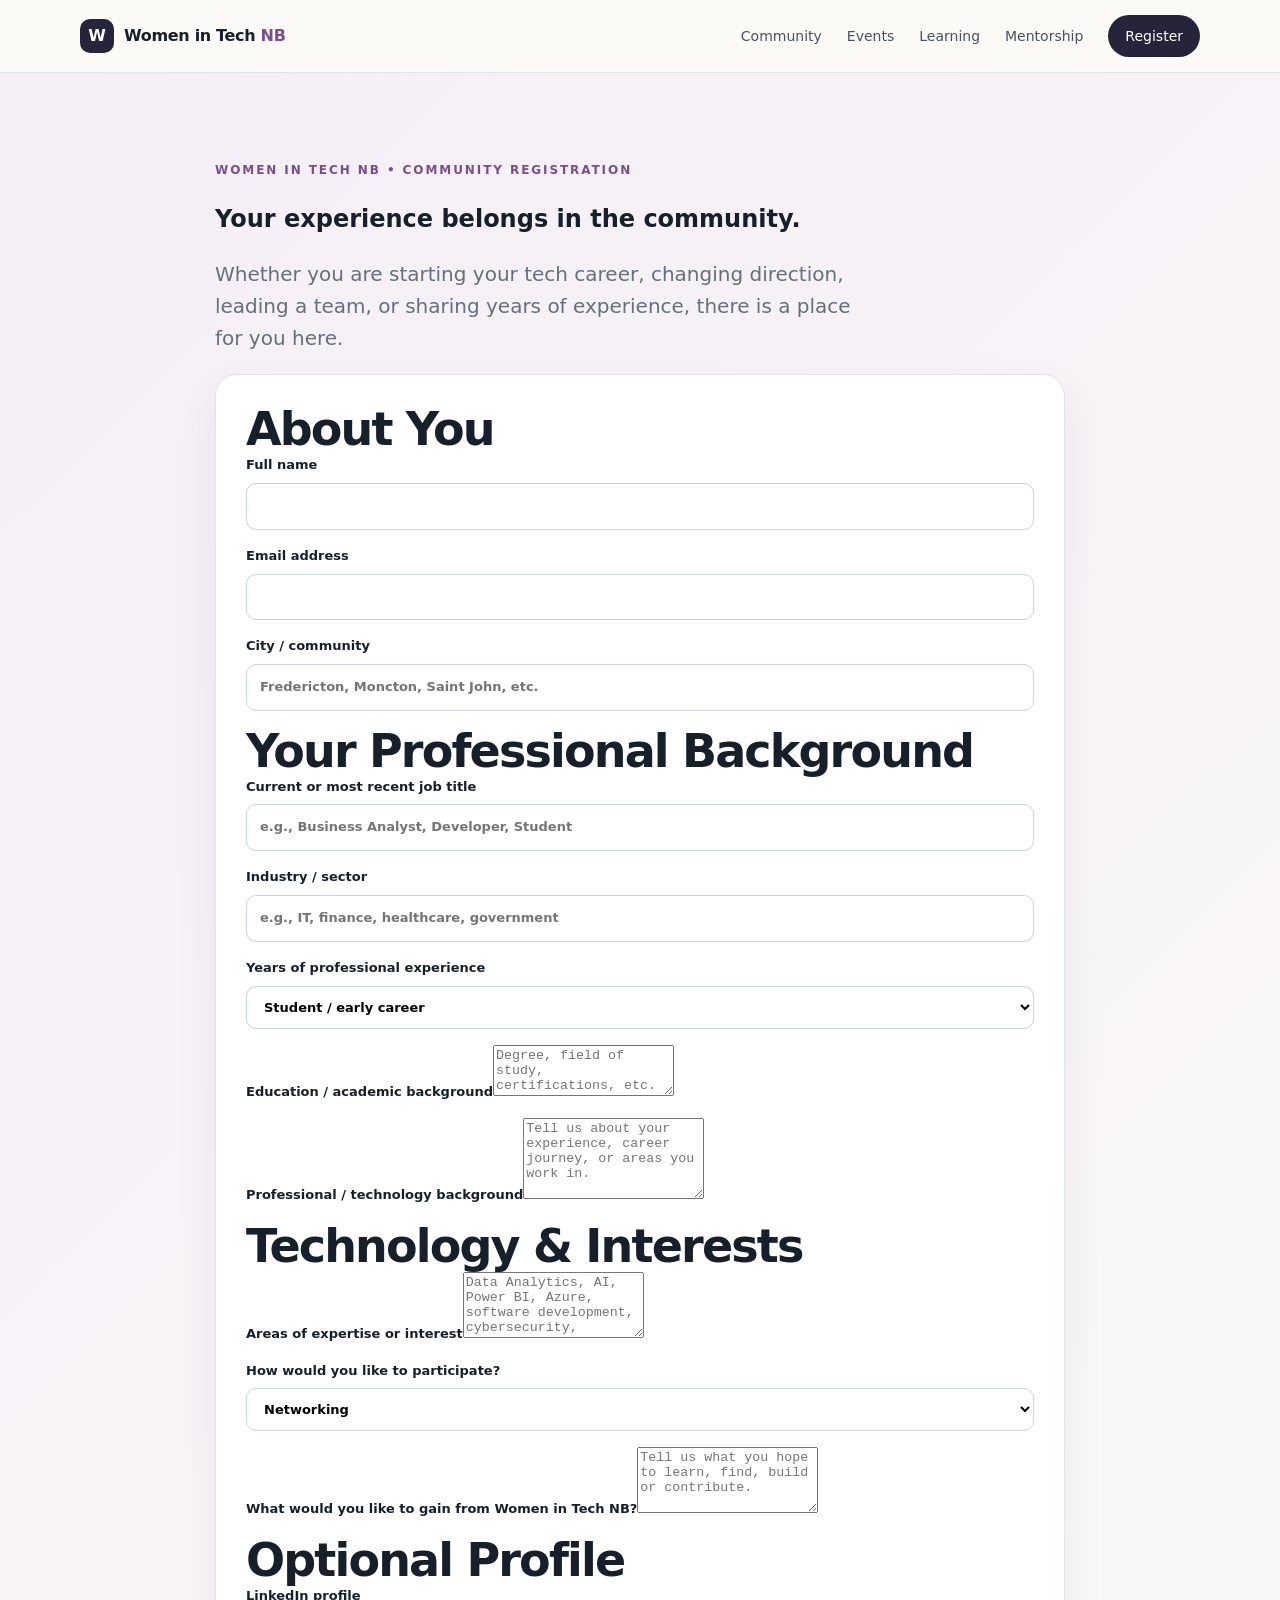
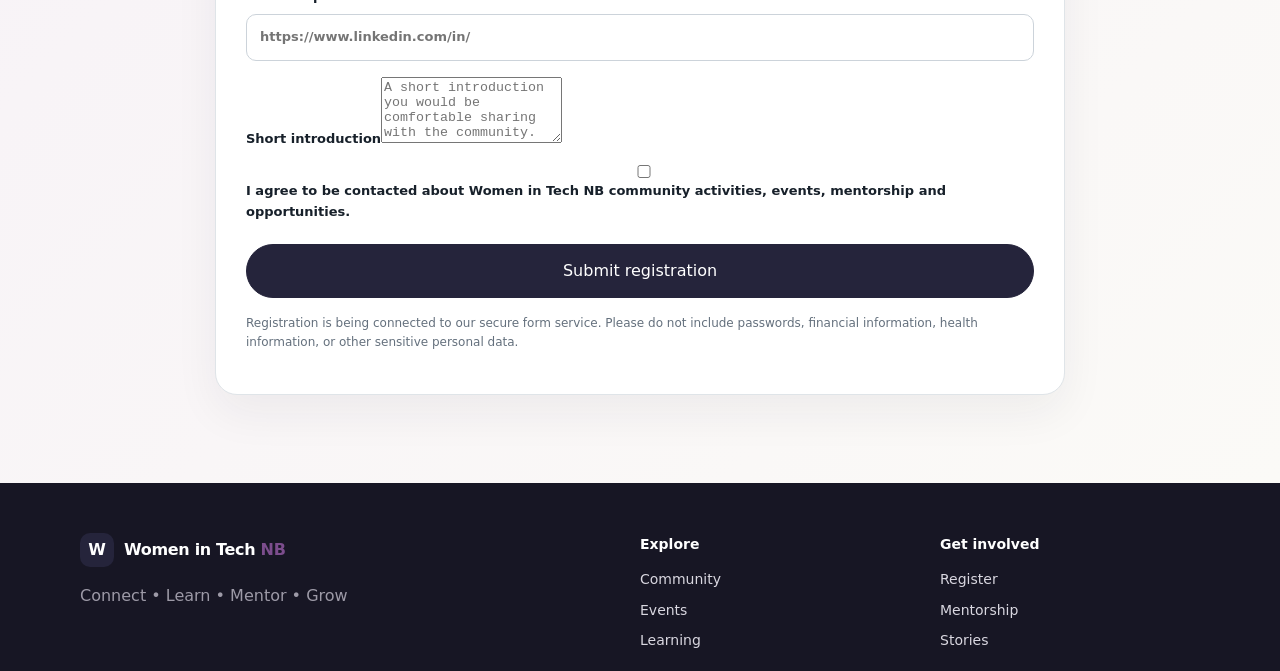
==== registration.html @ 19f1acee "Add Women in Tech NB community registration page" ====
<!doctype html>
<html lang="en">
<head>
<meta charset="utf-8"><meta name="viewport" content="width=device-width,initial-scale=1">
<meta name="description" content="Join Women in Tech NB — community registration.">
<title>Register | Women in Tech NB</title>
<link rel="stylesheet" href="styles.css">
</head>
<body>
<header class="site-header"><div class="container nav-wrap">
<a class="brand" href="index.html"><span class="brand-mark">W</span><span>Women in Tech <strong>NB</strong></span></a>
<nav><a href="index.html#community">Community</a><a href="index.html#events">Events</a><a href="index.html#learning">Learning</a><a href="index.html#mentorship">Mentorship</a><a class="nav-cta" href="registration.html">Register</a></nav>
</div></header>
<main>
<section class="section join"><div class="container narrow">
<p class="eyebrow">WOMEN IN TECH NB • COMMUNITY REGISTRATION</p>
<h1>Your experience belongs in the community.</h1>
<p class="hero-copy">Whether you are starting your tech career, changing direction, leading a team, or sharing years of experience, there is a place for you here.</p>
<form class="form-card registration-form" action="https://formspree.io/f/YOUR_FORM_ID" method="POST">
<h2>About You</h2>
<label>Full name<input name="full_name" required></label>
<label>Email address<input name="email" type="email" required></label>
<label>City / community<input name="city" placeholder="Fredericton, Moncton, Saint John, etc." required></label>
<h2>Your Professional Background</h2>
<label>Current or most recent job title<input name="job_title" placeholder="e.g., Business Analyst, Developer, Student"></label>
<label>Industry / sector<input name="industry" placeholder="e.g., IT, finance, healthcare, government"></label>
<label>Years of professional experience<select name="experience"><option>Student / early career</option><option>0–2 years</option><option>3–5 years</option><option>6–10 years</option><option>11–15 years</option><option>16+ years</option></select></label>
<label>Education / academic background<textarea name="education" rows="3" placeholder="Degree, field of study, certifications, etc."></textarea></label>
<label>Professional / technology background<textarea name="background" rows="5" placeholder="Tell us about your experience, career journey, or areas you work in."></textarea></label>
<h2>Technology & Interests</h2>
<label>Areas of expertise or interest<textarea name="tech_interests" rows="4" placeholder="Data Analytics, AI, Power BI, Azure, software development, cybersecurity, business analysis, project management, etc."></textarea></label>
<label>How would you like to participate?<select name="participation"><option>Networking</option><option>Learning & workshops</option><option>I want a mentor</option><option>I want to mentor others</option><option>Speaking / sharing knowledge</option><option>Volunteering</option><option>Jobs & career opportunities</option><option>Multiple areas</option></select></label>
<label>What would you like to gain from Women in Tech NB?<textarea name="goals" rows="4" placeholder="Tell us what you hope to learn, find, build or contribute."></textarea></label>
<h2>Optional Profile</h2>
<label>LinkedIn profile<input name="linkedin" type="url" placeholder="https://www.linkedin.com/in/"></label>
<label>Short introduction<textarea name="bio" rows="4" placeholder="A short introduction you would be comfortable sharing with the community."></textarea></label>
<label class="check"><input type="checkbox" name="community_consent" value="Yes" required> I agree to be contacted about Women in Tech NB community activities, events, mentorship and opportunities.</label>
<input type="hidden" name="_subject" value="New Women in Tech NB registration">
<button class="button primary" type="submit">Submit registration</button>
<p class="note">Registration is being connected to our secure form service. Please do not include passwords, financial information, health information, or other sensitive personal data.</p>
</form>
</div></section>
</main>
<footer><div class="container footer-grid"><div><a class="brand" href="index.html"><span class="brand-mark">W</span><span>Women in Tech <strong>NB</strong></span></a><p>Connect • Learn • Mentor • Grow</p></div><div><b>Explore</b><a href="index.html#community">Community</a><a href="index.html#events">Events</a><a href="index.html#learning">Learning</a></div><div><b>Get involved</b><a href="registration.html">Register</a><a href="index.html#mentorship">Mentorship</a><a href="index.html#stories">Stories</a></div></div></footer>
</body></html>
---- styles.css ----
:root{--ink:#17202a;--muted:#64707d;--cream:#fbfaf7;--paper:#fff;--soft:#f0f3f6;--line:#dfe4e8;--accent:#7c4d8d;--accent2:#d77a9a;--deep:#25243b;--max:1120px}*{box-sizing:border-box}html{scroll-behavior:smooth}body{margin:0;font-family:Inter,ui-sans-serif,system-ui,-apple-system,BlinkMacSystemFont,"Segoe UI",sans-serif;color:var(--ink);background:var(--cream);line-height:1.6}a{color:inherit;text-decoration:none}.container{width:min(calc(100% - 40px),var(--max));margin:auto}.site-header{position:sticky;top:0;z-index:10;background:rgba(251,250,247,.94);backdrop-filter:blur(12px);border-bottom:1px solid var(--line)}.nav-wrap{min-height:72px;display:flex;align-items:center;justify-content:space-between;gap:24px}.brand{display:flex;align-items:center;gap:10px;font-weight:700;letter-spacing:-.02em}.brand strong{color:var(--accent)}.brand-mark{display:grid;place-items:center;width:34px;height:34px;border-radius:10px;background:var(--deep);color:#fff;font-weight:800}nav{display:flex;align-items:center;gap:25px;font-size:14px}nav a{color:#49525d}nav a:hover,.text-link,.card a{color:var(--accent)}.nav-cta{padding:10px 17px;border-radius:999px;background:var(--deep);color:#fff!important}.menu-btn{display:none;border:0;background:none;font-size:25px}.hero{padding:90px 0 70px;background:radial-gradient(circle at 82% 20%,#eadcf0 0,transparent 34%),linear-gradient(135deg,#fbfaf7,#f5f0f7)}.hero-grid{display:grid;grid-template-columns:1.15fr .85fr;gap:70px;align-items:center}.eyebrow{font-size:12px;font-weight:800;letter-spacing:.16em;color:var(--accent);margin:0 0 13px}.hero h1{font-size:clamp(42px,6vw,76px);line-height:1.02;letter-spacing:-.055em;margin:0 0 22px}.hero h1 span{color:var(--accent)}.hero-copy{font-size:20px;color:var(--muted);max-width:650px}.actions{display:flex;gap:12px;flex-wrap:wrap;margin:30px 0}.button{display:inline-flex;align-items:center;justify-content:center;border-radius:999px;padding:13px 21px;font-weight:750;border:1px solid var(--deep);cursor:pointer;font:inherit}.primary{background:var(--deep);color:#fff}.secondary{background:transparent;color:var(--deep)}.mini-stats{display:flex;gap:30px;margin-top:40px}.mini-stats div{display:flex;flex-direction:column}.mini-stats span{font-size:12px;color:var(--muted)}.hero-card{background:var(--paper);border:1px solid var(--line);border-radius:28px;padding:42px;box-shadow:0 24px 60px rgba(37,36,59,.09)}.hero-card h2{font-size:32px;line-height:1.15;letter-spacing:-.03em}.spark{font-size:32px}.section{padding:88px 0}.tinted{background:var(--soft)}.section-head{display:flex;justify-content:space-between;align-items:end;gap:40px;margin-bottom:36px}.section-head h2,.narrow h2,.join h2,.mentor-grid h2{font-size:clamp(30px,4vw,46px);line-height:1.08;letter-spacing:-.04em;margin:0}.section-head>p{max-width:430px;color:var(--muted)}.cards{display:grid;gap:18px}.three{grid-template-columns:repeat(3,1fr)}.card{background:var(--paper);border:1px solid var(--line);border-radius:20px;padding:30px}.card h3{font-size:21px;margin:10px 0}.card p{color:var(--muted)}.card a{font-size:14px;font-weight:700}.icon{font-size:26px}.events{display:grid;gap:12px}.event{display:grid;grid-template-columns:130px 1fr;gap:25px;align-items:center;background:#fff;border:1px solid var(--line);border-radius:18px;padding:18px 24px}.date{font-size:11px;letter-spacing:.12em;color:var(--accent)}.date b{display:block;font-size:32px;letter-spacing:-.04em;color:var(--deep)}.event h3{margin:0 0 3px}.event p{margin:0;color:var(--muted);font-size:14px}.tag,.chips span{display:inline-block;border-radius:999px;background:#eee7f0;color:#654070;font-size:12px;padding:5px 10px;margin-top:8px}.note{font-size:12px;color:var(--muted);margin-top:16px}.chips{display:flex;gap:9px;flex-wrap:wrap;margin-bottom:24px}.chips span{margin:0;padding:8px 13px;background:#fff;border:1px solid var(--line);color:var(--ink)}.dark{background:var(--deep);color:#fff}.dark .eyebrow{color:#e0acd0}.dark p{color:#d2d0da}.mentor-grid{display:grid;grid-template-columns:.8fr 1.2fr;gap:70px;align-items:start}.mentor-options{display:grid;grid-template-columns:1fr 1fr;gap:14px}.mentor-options>div{border:1px solid rgba(255,255,255,.17);border-radius:18px;padding:25px}.mentor-options span{font-size:12px;color:#e0acd0}.mentor-options h3{margin:8px 0}.mentor-options a{font-weight:700;color:#fff}.story{display:flex;gap:25px;max-width:850px;padding:35px 0 25px}.quote{font-size:70px;line-height:.8;color:var(--accent)}.story-text{font-size:26px;line-height:1.35;margin:0}.story-by{color:var(--muted)}.narrow{max-width:850px}.career-grid{display:grid;grid-template-columns:repeat(3,1fr);gap:12px;margin-top:32px}.career-grid div{background:#fff;border:1px solid var(--line);border-radius:16px;padding:22px;display:flex;flex-direction:column;gap:4px}.career-grid span{font-size:13px;color:var(--muted)}.join{background:linear-gradient(135deg,#f5eef7,#fbfaf7)}.join-grid{display:grid;grid-template-columns:.9fr 1.1fr;gap:70px}.join ul{padding-left:20px;color:var(--muted)}.form-card{background:#fff;border:1px solid var(--line);border-radius:22px;padding:30px;box-shadow:0 18px 45px rgba(37,36,59,.06)}label{display:block;font-size:13px;font-weight:700;margin-bottom:16px}input,select{display:block;width:100%;margin-top:7px;padding:12px 13px;border:1px solid #ccd3da;border-radius:10px;background:#fff;font:inherit}form .button{width:100%;margin-top:5px}.form-message{font-weight:700;color:var(--accent);min-height:24px}small{display:block;color:var(--muted);font-size:11px;margin-top:10px}footer{background:#171624;color:#d9d7e0;padding:50px 0 20px}.footer-grid{display:grid;grid-template-columns:2fr 1fr 1fr;gap:40px}.footer-grid .brand{color:#fff}.footer-grid p{color:#9d9aa7}.footer-grid div:not(:first-child){display:flex;flex-direction:column;gap:8px;font-size:14px}.footer-grid b{color:#fff;margin-bottom:5px}.copyright{border-top:1px solid #353341;margin-top:35px;padding-top:18px;font-size:12px;color:#888591}@media(max-width:800px){.menu-btn{display:block}nav{display:none;position:absolute;top:72px;left:0;right:0;padding:18px 20px;background:var(--cream);border-bottom:1px solid var(--line);flex-direction:column;align-items:stretch}nav.open{display:flex}.hero-grid,.mentor-grid,.join-grid{grid-template-columns:1fr}.hero{padding-top:60px}.hero-grid{gap:35px}.three,.career-grid{grid-template-columns:1fr}.section{padding:65px 0}.section-head{display:block}.section-head>p{margin-top:14px}.mentor-options{grid-template-columns:1fr}.footer-grid{grid-template-columns:1fr 1fr}.hero-card{padding:28px}.event{grid-template-columns:80px 1fr}.mini-stats{gap:20px}}@media(max-width:480px){.container{width:min(calc(100% - 28px),var(--max))}.hero h1{font-size:44px}.footer-grid{grid-template-columns:1fr}.hero-card{border-radius:20px}.story-text{font-size:21px}}
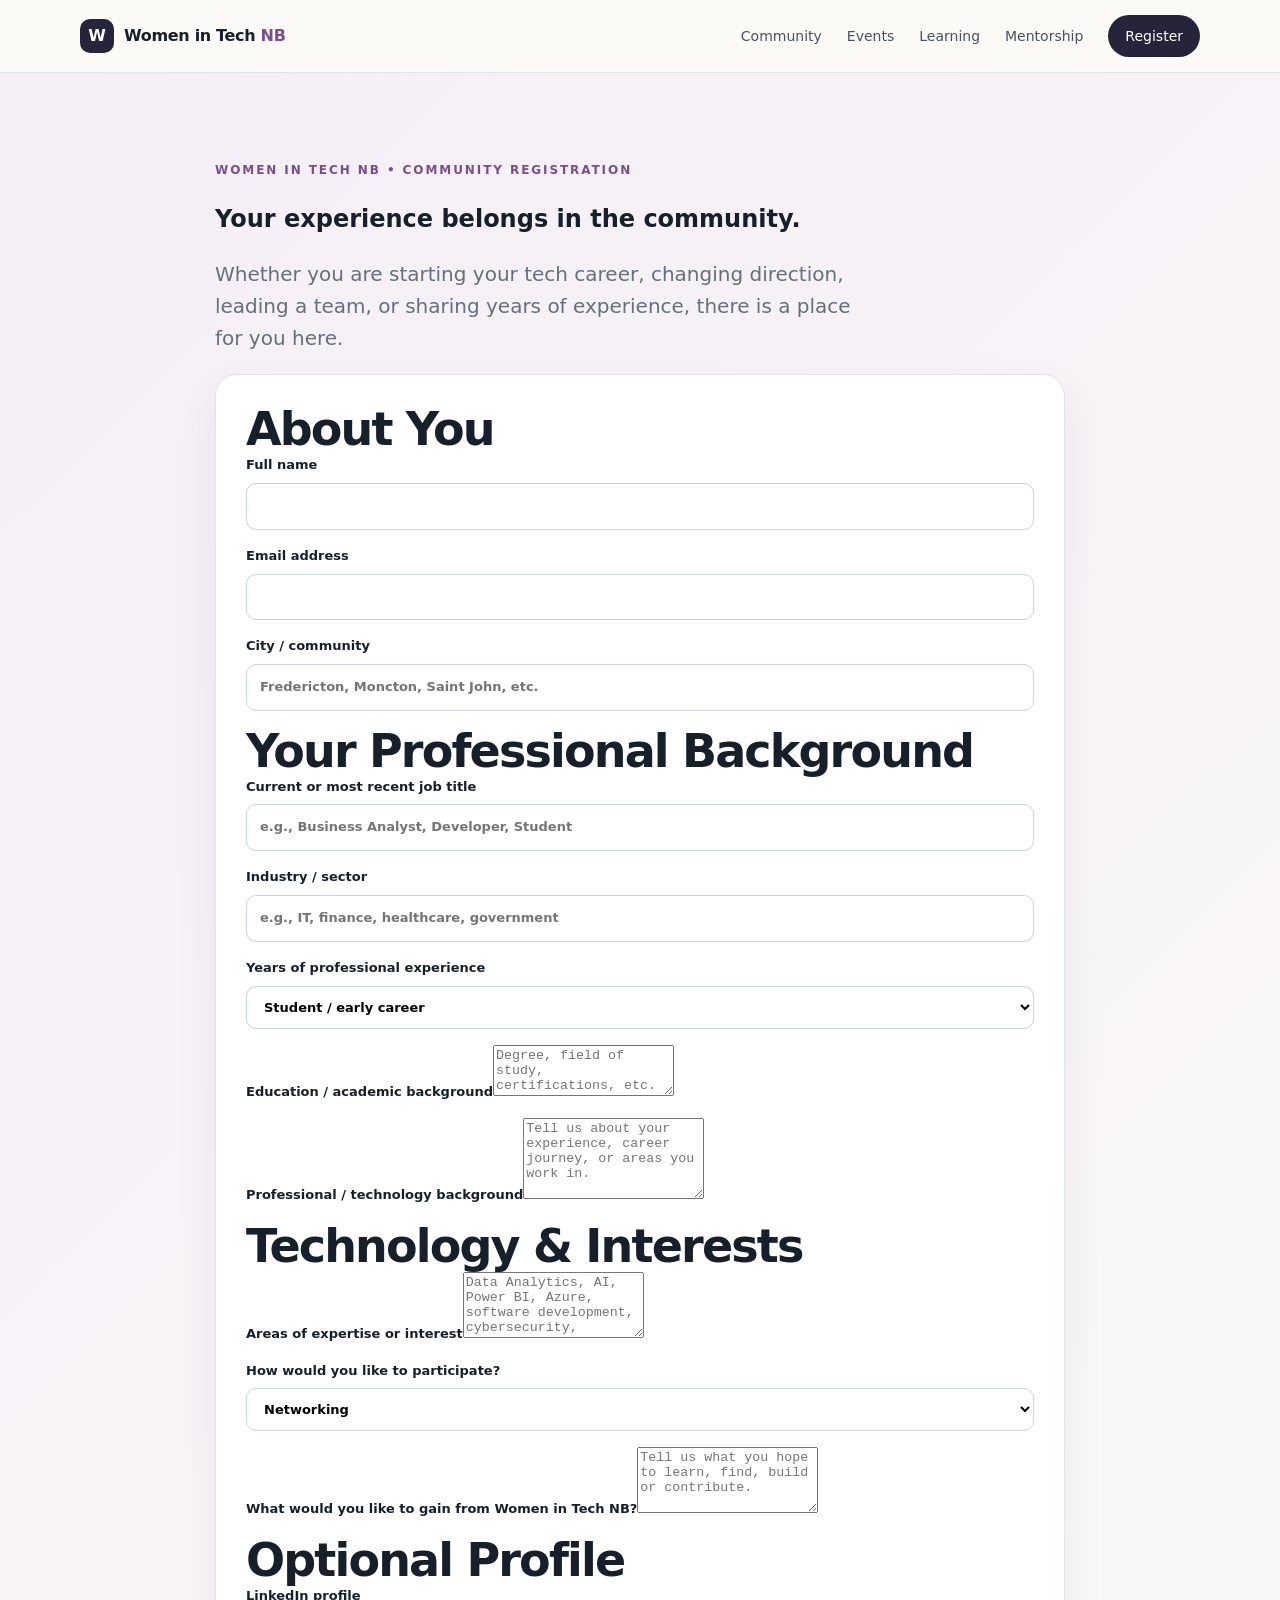
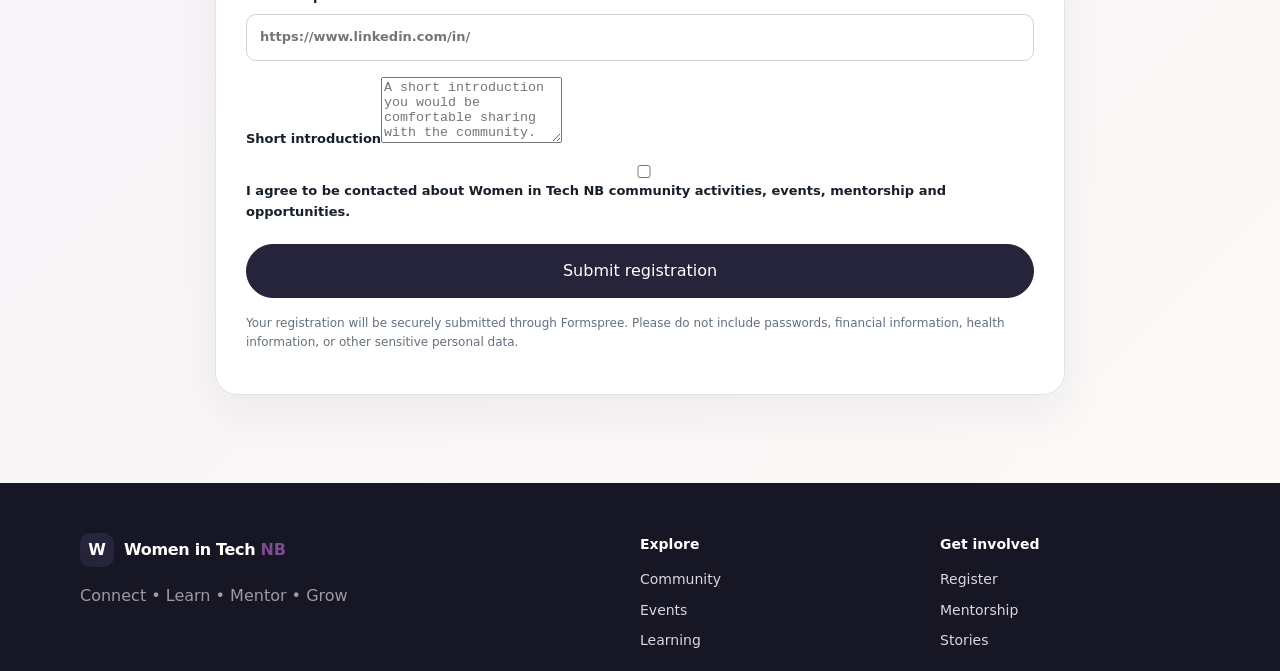
==== commit f69c1ece: "Connect registration form to Formspree" ====
--- a/registration.html
+++ b/registration.html
@@ -16,7 +16,7 @@
 <p class="eyebrow">WOMEN IN TECH NB • COMMUNITY REGISTRATION</p>
 <h1>Your experience belongs in the community.</h1>
 <p class="hero-copy">Whether you are starting your tech career, changing direction, leading a team, or sharing years of experience, there is a place for you here.</p>
-<form class="form-card registration-form" action="https://formspree.io/f/YOUR_FORM_ID" method="POST">
+<form class="form-card registration-form" action="https://formspree.io/f/mrpbwdzv" method="POST">
 <h2>About You</h2>
 <label>Full name<input name="full_name" required></label>
 <label>Email address<input name="email" type="email" required></label>
@@ -37,7 +37,7 @@
 <label class="check"><input type="checkbox" name="community_consent" value="Yes" required> I agree to be contacted about Women in Tech NB community activities, events, mentorship and opportunities.</label>
 <input type="hidden" name="_subject" value="New Women in Tech NB registration">
 <button class="button primary" type="submit">Submit registration</button>
-<p class="note">Registration is being connected to our secure form service. Please do not include passwords, financial information, health information, or other sensitive personal data.</p>
+<p class="note">Your registration will be securely submitted through Formspree. Please do not include passwords, financial information, health information, or other sensitive personal data.</p>
 </form>
 </div></section>
 </main>
